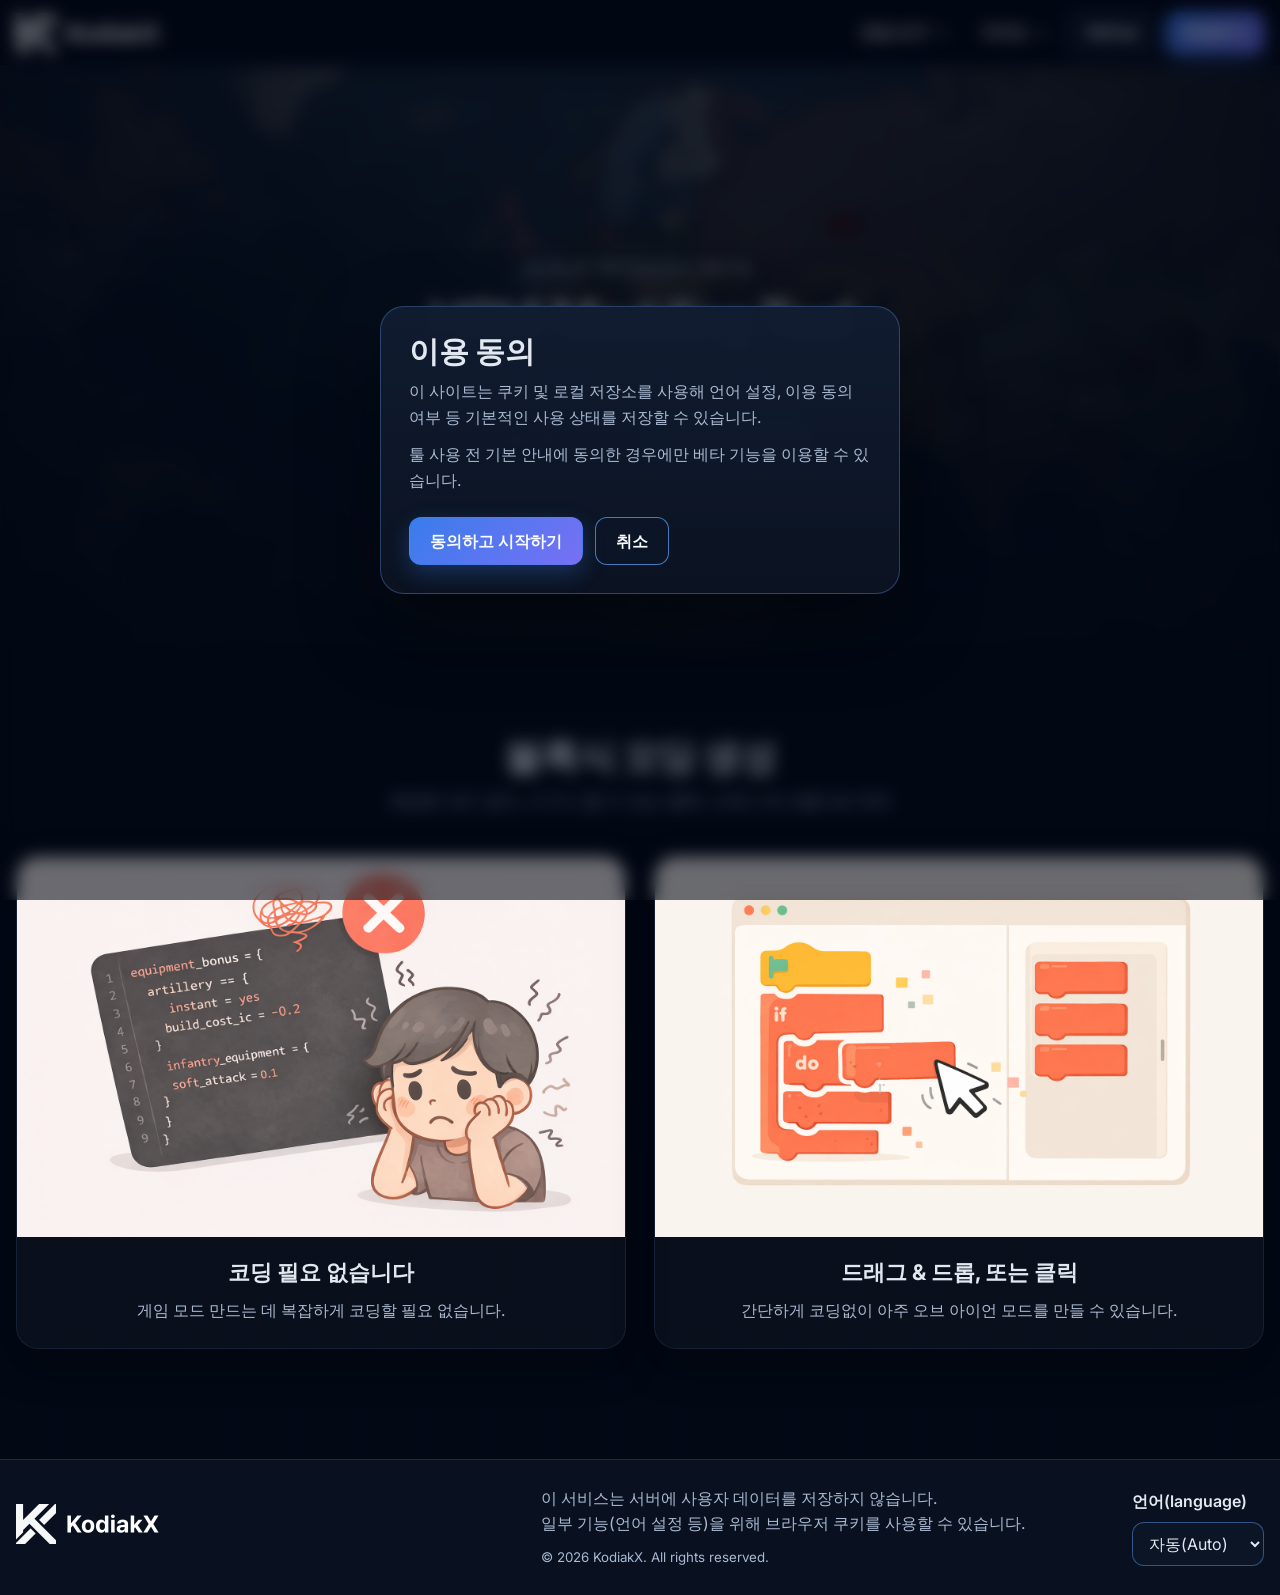
==== index.html @ 17a6fa40 "Initial commit - 프로젝트 구조 설정" ====
<!DOCTYPE html>
<html lang="ko">
<head>
  <meta charset="UTF-8" />
  <meta name="viewport" content="width=device-width, initial-scale=1.0" />
  <meta name="description" content="KodiakX HOI4 Modding Tool 랜딩 페이지 베타" />
  <title>KodiakX | HOI4 Modding Tool</title>
  <link rel="preconnect" href="https://fonts.googleapis.com" />
  <link rel="preconnect" href="https://fonts.gstatic.com" crossorigin />
  <link href="https://fonts.googleapis.com/css2?family=Inter:wght@400;500;600;700;800&display=swap" rel="stylesheet" />
  <link rel="stylesheet" href="css/home/style.css" />
</head>
<body>
  <div class="kodiak-page-shell">
    <div id="kodiak-header"></div>

    <main>
      <section class="kodiak-hero">
        <div class="kodiak-hero__overlay"></div>
        <div class="kodiak-hero__inner kodiak-container">
          <div class="kodiak-hero__content">
            <p class="kodiak-eyebrow">BLOCK MODDING BETA</p>
            <h1>HOI4 Modding Tool</h1>
            <p class="kodiak-hero__text">쉽고 빠르게 모드를 만드는 방법</p>
            <div class="kodiak-hero__actions">
              <a class="kodiak-button kodiak-button--ghost kodiak-button--large" href="#">사용법 확인하기</a>
              <a class="kodiak-button kodiak-button--primary kodiak-button--large" href="#">지금 사용하러 가기</a>
            </div>
          </div>
        </div>
      </section>

      <section class="kodiak-feature-section">
        <div class="kodiak-container">
          <div class="kodiak-section-heading">
            <h2>블록식 모딩 생성</h2>
            <p>복잡한 코드 없이, 누구나 할 수 있는 클릭, 드래그 &amp; 드롭으로 제작</p>
          </div>

          <div class="kodiak-feature-grid">
            <article class="kodiak-feature-card">
              <div class="kodiak-feature-card__media">
                <img src="img/home/feature-code-complex.png" alt="복잡한 코딩 때문에 어려워하는 화면 예시" />
              </div>
              <div class="kodiak-feature-card__body">
                <h3>코딩 필요 없습니다</h3>
                <p>게임 모드 만드는 데 복잡하게 코딩할 필요 없습니다.</p>
              </div>
            </article>

            <article class="kodiak-feature-card">
              <div class="kodiak-feature-card__media">
                <img src="img/home/feature-block-ui.png" alt="블록 UI로 드래그 앤 드롭하는 화면 예시" />
              </div>
              <div class="kodiak-feature-card__body">
                <h3>드래그 &amp; 드롭, 또는 클릭</h3>
                <p>간단하게 코딩없이 아주 오브 아이언 모드를 만들 수 있습니다.</p>
              </div>
            </article>
          </div>
        </div>
      </section>
    </main>

    <div id="kodiak-footer"></div>
  </div>

  <div class="kodiak-backdrop" hidden></div>

  <section class="kodiak-modal" id="support-modal" role="dialog" aria-modal="true" aria-labelledby="support-modal-title" hidden>
    <div class="kodiak-modal__dialog">
      <button class="kodiak-modal__close" type="button" aria-label="후원 팝업 닫기" data-close-modal>&times;</button>
      <h2 id="support-modal-title">후원하기</h2>
      <p>KodiakX 제작을 응원해주시면 더 빠르게 기능을 추가할 수 있습니다.</p>
      <div class="kodiak-modal__actions">
        <a class="kodiak-button kodiak-button--primary kodiak-button--large" href="https://www.paypal.com/" target="_blank" rel="noreferrer">PayPal</a>
        <a class="kodiak-button kodiak-button--ghost kodiak-button--large" href="https://www.patreon.com/" target="_blank" rel="noreferrer">Patreon</a>
      </div>
    </div>
  </section>

  <section class="kodiak-modal kodiak-modal--consent" id="consent-modal" role="dialog" aria-modal="true" aria-labelledby="consent-modal-title" hidden>
    <div class="kodiak-modal__dialog">
      <h2 id="consent-modal-title">이용 동의</h2>
      <p>이 사이트는 쿠키 및 로컬 저장소를 사용해 언어 설정, 이용 동의 여부 등 기본적인 사용 상태를 저장할 수 있습니다.</p>
      <p>툴 사용 전 기본 안내에 동의한 경우에만 베타 기능을 이용할 수 있습니다.</p>
      <div class="kodiak-modal__actions">
        <button class="kodiak-button kodiak-button--primary kodiak-button--large" type="button" data-accept-consent>동의하고 시작하기</button>
        <button class="kodiak-button kodiak-button--ghost kodiak-button--large" type="button" data-decline-consent>취소</button>
      </div>
    </div>
  </section>

  <script src="js/home/script.js"></script>
</body>
</html>
---- css/home/style.css ----
:root {
  --kodiak-bg: #0f172a;
  --kodiak-surface: #111c31;
  --kodiak-surface-strong: #1e293b;
  --kodiak-border: rgba(96, 165, 250, 0.7);
  --kodiak-primary: #3b82f6;
  --kodiak-primary-hover: #60a5fa;
  --kodiak-text: #e2e8f0;
  --kodiak-text-muted: #aab9d1;
  --kodiak-shadow: 0 16px 40px rgba(0, 0, 0, 0.28);
  --kodiak-radius: 20px;
  --kodiak-radius-sm: 14px;
  --kodiak-transition: 0.24s ease;
  --kodiak-container-width: 1280px;
}

*,
*::before,
*::after {
  box-sizing: border-box;
}

html {
  color-scheme: dark;
  scroll-behavior: smooth;
}

body {
  margin: 0;
  min-width: 320px;
  font-family: "Inter", "Pretendard", "Apple SD Gothic Neo", "Noto Sans KR", sans-serif;
  background:
    linear-gradient(180deg, rgba(1, 7, 20, 0.96), rgba(2, 8, 20, 1)),
    repeating-linear-gradient(
      to right,
      rgba(255, 255, 255, 0.025) 0,
      rgba(255, 255, 255, 0.025) 42px,
      rgba(0, 0, 0, 0.18) 42px,
      rgba(0, 0, 0, 0.18) 62px
    );
  color: var(--kodiak-text);
  line-height: 1.6;
}

img {
  display: block;
  max-width: 100%;
}

a {
  color: inherit;
  text-decoration: none;
}

button,
select {
  font: inherit;
}

button {
  border: 0;
  cursor: pointer;
  background: none;
  color: inherit;
}

[hidden] {
  display: none !important;
}

.kodiak-container {
  width: min(calc(100% - 32px), var(--kodiak-container-width));
  margin: 0 auto;
}

.kodiak-page-shell {
  position: relative;
  min-height: 100vh;
}

.kodiak-header {
  position: sticky;
  top: 0;
  z-index: 50;
  padding: 10px 0;
  background: rgba(2, 8, 20, 0.72);
  backdrop-filter: blur(16px);
  border-bottom: 1px solid rgba(96, 165, 250, 0.25);
}

.kodiak-header__inner {
  width: min(calc(100% - 32px), var(--kodiak-container-width));
  margin: 0 auto;
  display: flex;
  align-items: center;
  gap: 20px;
  justify-content: space-between;
}

.kodiak-logo {
  display: inline-flex;
  align-items: center;
  gap: 12px;
  flex-shrink: 0;
}

.kodiak-logo__mark {
  width: 40px;
  height: 40px;
  display: inline-grid;
  place-items: center;
  border-radius: 12px;
  background: linear-gradient(180deg, rgba(255, 255, 255, 0.16), rgba(255, 255, 255, 0.04));
  border: 1px solid rgba(96, 165, 250, 0.4);
  box-shadow: inset 0 1px 0 rgba(255, 255, 255, 0.12);
}

.kodiak-logo__img {
  height: 40px;
  width: auto;
}

.kodiak-nav {
  display: flex;
  align-items: center;
  gap: 10px;
  position: relative;
}

.kodiak-nav__group {
  position: relative;
}

.kodiak-nav__toggle {
  position: relative;
  padding: 10px 12px;
  border-radius: 12px;
  font-weight: 600;
  color: #f8fbff;
  transition: color var(--kodiak-transition), background-color var(--kodiak-transition);
}

.kodiak-nav__toggle::after {
  content: "";
  position: absolute;
  left: 12px;
  right: 12px;
  bottom: 6px;
  height: 2px;
  background: linear-gradient(90deg, var(--kodiak-primary), var(--kodiak-primary-hover));
  transform: scaleX(0);
  transform-origin: center;
  transition: transform var(--kodiak-transition);
}

.kodiak-nav__toggle:hover::after,
.kodiak-nav__toggle:focus-visible::after,
.kodiak-nav__toggle[aria-expanded="true"]::after {
  transform: scaleX(1);
}

.kodiak-nav__toggle:hover,
.kodiak-nav__toggle:focus-visible,
.kodiak-nav__toggle[aria-expanded="true"] {
  background: rgba(59, 130, 246, 0.08);
  outline: none;
}

.kodiak-nav__arrow {
  margin-left: 6px;
  display: inline-block;
  transition: transform var(--kodiak-transition);
}

.kodiak-nav__toggle[aria-expanded="true"] .kodiak-nav__arrow {
  transform: rotate(180deg);
}

.kodiak-mobile-toggle {
  display: none;
  flex-direction: column;
  gap: 5px;
  padding: 8px;
  border-radius: 10px;
  border: 1px solid rgba(96, 165, 250, 0.35);
}

.kodiak-mobile-toggle span {
  display: block;
  width: 22px;
  height: 2px;
  background: #fff;
  border-radius: 999px;
}

.kodiak-button {
  display: inline-flex;
  align-items: center;
  justify-content: center;
  min-height: 42px;
  padding: 0 16px;
  border-radius: 12px;
  font-weight: 700;
  transition:
    transform var(--kodiak-transition),
    box-shadow var(--kodiak-transition),
    background-color var(--kodiak-transition),
    border-color var(--kodiak-transition);
  border: 1px solid transparent;
}

.kodiak-button:hover,
.kodiak-button:focus-visible {
  transform: scale(1.05);
  outline: none;
}

.kodiak-button--primary {
  color: #f8fbff;
  background: linear-gradient(135deg, rgba(59, 130, 246, 0.95), rgba(125, 117, 255, 0.95));
  box-shadow: 0 8px 22px rgba(59, 130, 246, 0.28);
}

.kodiak-button--primary:hover,
.kodiak-button--primary:focus-visible {
  box-shadow: 0 12px 28px rgba(96, 165, 250, 0.36);
}

.kodiak-button--ghost {
  color: #f8fbff;
  border-color: rgba(96, 165, 250, 0.7);
  background: rgba(13, 23, 42, 0.48);
}

.kodiak-button--ghost:hover,
.kodiak-button--ghost:focus-visible {
  border-color: rgba(96, 165, 250, 1);
  box-shadow: 0 10px 24px rgba(59, 130, 246, 0.18);
}

.kodiak-button--large {
  min-height: 48px;
  padding: 0 20px;
}

.kodiak-hero {
  position: relative;
  min-height: 580px;
  isolation: isolate;
  background:
    linear-gradient(180deg, rgba(5, 10, 18, 0.12), rgba(1, 4, 9, 0.72)),
    url("../../img/home/hero-world-map.png") center / cover no-repeat;
}

.kodiak-hero__overlay {
  position: absolute;
  inset: 0;
  background:
    radial-gradient(circle at center, rgba(25, 42, 78, 0.08), rgba(2, 9, 20, 0.78)),
    linear-gradient(180deg, rgba(3, 9, 20, 0.25), rgba(3, 9, 20, 0.74));
  z-index: -1;
}

.kodiak-hero__inner {
  min-height: 580px;
  display: grid;
  place-items: center;
  text-align: center;
}

.kodiak-hero__content {
  max-width: 720px;
  padding: 56px 0 48px;
}

.kodiak-eyebrow {
  margin: 0 0 14px;
  font-size: 0.9rem;
  font-weight: 700;
  letter-spacing: 0.24em;
  color: rgba(226, 232, 240, 0.72);
}

.kodiak-hero h1 {
  margin: 0;
  font-size: clamp(2.4rem, 4vw, 4rem);
  line-height: 1.08;
  letter-spacing: -0.04em;
}

.kodiak-hero__text {
  margin: 14px 0 24px;
  font-size: clamp(1rem, 2vw, 1.2rem);
  color: #d5e2f4;
}

.kodiak-hero__actions {
  display: flex;
  align-items: center;
  justify-content: center;
  gap: 14px;
  flex-wrap: wrap;
}

.kodiak-feature-section {
  padding: 88px 0 110px;
}

.kodiak-section-heading {
  margin: 0 auto 42px;
  max-width: 760px;
  text-align: center;
}

.kodiak-section-heading h2 {
  margin: 0 0 10px;
  font-size: clamp(2rem, 3vw, 2.8rem);
  line-height: 1.12;
  letter-spacing: -0.03em;
}

.kodiak-section-heading p {
  margin: 0;
  color: var(--kodiak-text-muted);
  font-size: 1.05rem;
}

.kodiak-feature-grid {
  display: grid;
  grid-template-columns: repeat(2, minmax(0, 1fr));
  gap: 28px;
  align-items: stretch;
}

.kodiak-feature-card {
  overflow: hidden;
  border-radius: 22px;
  border: 1px solid rgba(96, 165, 250, 0.12);
  background: rgba(255, 255, 255, 0.03);
  box-shadow: var(--kodiak-shadow);
  transition: transform var(--kodiak-transition), box-shadow var(--kodiak-transition);
}

.kodiak-feature-card:hover,
.kodiak-feature-card:focus-within {
  transform: translateY(-5px);
  box-shadow: 0 20px 44px rgba(0, 0, 0, 0.34);
}

.kodiak-feature-card__media {
  aspect-ratio: 16 / 10;
  background: #f3efec;
}

.kodiak-feature-card__media img {
  width: 100%;
  height: 100%;
  object-fit: cover;
}

.kodiak-feature-card__body {
  padding: 18px 20px 24px;
  text-align: center;
}

.kodiak-feature-card__body h3 {
  margin: 0 0 8px;
  font-size: 1.35rem;
}

.kodiak-feature-card__body p {
  margin: 0;
  color: var(--kodiak-text-muted);
}

.kodiak-footer {
  padding: 26px 0;
  border-top: 1px solid rgba(96, 165, 250, 0.18);
  background: rgba(11, 19, 34, 0.86);
}

.kodiak-footer__inner {
  display: grid;
  grid-template-columns: 1.15fr 1.3fr auto;
  gap: 24px;
  align-items: center;
}

.kodiak-footer__notice p,
.kodiak-footer__notice small {
  margin: 0;
  color: var(--kodiak-text-muted);
}

.kodiak-footer__notice small {
  display: inline-block;
  margin-top: 10px;
}

.kodiak-footer__language {
  justify-self: end;
  display: grid;
  gap: 8px;
}

.kodiak-footer__language label {
  font-weight: 600;
}

.kodiak-footer__language select {
  min-width: 132px;
  padding: 10px 12px;
  color: var(--kodiak-text);
  border-radius: 12px;
  border: 1px solid rgba(96, 165, 250, 0.45);
  background: rgba(13, 23, 42, 0.7);
}

.kodiak-dropdown {
  position: absolute;
  top: calc(100% + 14px);
  left: 0;
  width: min(460px, calc(100vw - 32px));
  padding: 16px;
  border-radius: 18px;
  border: 1px solid var(--kodiak-border);
  background: rgba(17, 28, 49, 0.96);
  box-shadow: 0 16px 44px rgba(0, 0, 0, 0.38);
  opacity: 0;
  transform: translateY(-8px);
  pointer-events: none;
  transition: opacity var(--kodiak-transition), transform var(--kodiak-transition);
}

.kodiak-dropdown.is-open {
  opacity: 1;
  transform: translateY(0);
  pointer-events: auto;
}

.kodiak-dropdown__grid {
  display: grid;
  grid-template-columns: repeat(2, minmax(0, 1fr));
  gap: 14px 18px;
}

.kodiak-dropdown__item {
  display: flex;
  align-items: flex-start;
  gap: 12px;
  padding: 10px;
  border-radius: 14px;
  transition: background-color var(--kodiak-transition), transform var(--kodiak-transition);
}

.kodiak-dropdown__item:hover,
.kodiak-dropdown__item:focus-visible {
  background: rgba(59, 130, 246, 0.08);
  transform: translateY(-2px);
  outline: none;
}

.kodiak-dropdown__icon {
  width: 52px;
  height: 52px;
  flex-shrink: 0;
  border-radius: 12px;
  background: #dbdbdb;
}

.kodiak-dropdown__content {
  display: grid;
  gap: 2px;
}

.kodiak-dropdown__content strong {
  font-size: 1.15rem;
  line-height: 1.25;
}

.kodiak-dropdown__content span {
  color: var(--kodiak-text-muted);
  line-height: 1.3;
}

.kodiak-backdrop {
  position: fixed;
  inset: 0;
  z-index: 70;
  background: rgba(2, 8, 20, 0.58);
  backdrop-filter: blur(8px);
}

.kodiak-modal {
  position: fixed;
  inset: 0;
  z-index: 80;
  display: grid;
  place-items: center;
  padding: 24px;
}

.kodiak-modal__dialog {
  position: relative;
  width: min(100%, 520px);
  padding: 28px;
  border-radius: 24px;
  border: 1px solid rgba(96, 165, 250, 0.32);
  background: linear-gradient(180deg, rgba(17, 28, 49, 0.98), rgba(11, 19, 34, 0.98));
  box-shadow: 0 30px 80px rgba(0, 0, 0, 0.42);
}

.kodiak-modal__dialog h2 {
  margin: 0 0 12px;
  font-size: 1.85rem;
  line-height: 1.1;
}

.kodiak-modal__dialog p {
  margin: 0 0 12px;
  color: var(--kodiak-text-muted);
}

.kodiak-modal__actions {
  display: flex;
  gap: 12px;
  flex-wrap: wrap;
  margin-top: 24px;
}

.kodiak-modal__close {
  position: absolute;
  top: 14px;
  right: 14px;
  width: 40px;
  height: 40px;
  display: inline-grid;
  place-items: center;
  border-radius: 999px;
  background: rgba(255, 255, 255, 0.06);
  font-size: 1.4rem;
}

.kodiak-modal__close:hover,
.kodiak-modal__close:focus-visible {
  background: rgba(255, 255, 255, 0.12);
  outline: none;
}

body.kodiak-lock-scroll {
  overflow: hidden;
}

@media (max-width: 1024px) {
  .kodiak-feature-grid,
  .kodiak-footer__inner {
    grid-template-columns: 1fr;
  }

  .kodiak-footer__language {
    justify-self: start;
  }

  .kodiak-nav {
    gap: 8px;
  }
}

@media (max-width: 860px) {
  .kodiak-mobile-toggle {
    display: inline-flex;
  }

  .kodiak-nav {
    position: absolute;
    top: calc(100% + 10px);
    left: 16px;
    right: 16px;
    flex-direction: column;
    align-items: stretch;
    padding: 14px;
    border-radius: 18px;
    border: 1px solid rgba(96, 165, 250, 0.2);
    background: rgba(11, 19, 34, 0.98);
    box-shadow: 0 18px 46px rgba(0, 0, 0, 0.3);
    opacity: 0;
    transform: translateY(-8px);
    pointer-events: none;
    transition: opacity var(--kodiak-transition), transform var(--kodiak-transition);
  }

  .kodiak-nav.is-mobile-open {
    opacity: 1;
    transform: translateY(0);
    pointer-events: auto;
  }

  .kodiak-nav__group,
  .kodiak-button {
    width: 100%;
  }

  .kodiak-dropdown {
    position: static;
    width: 100%;
    margin-top: 10px;
  }
}

@media (max-width: 680px) {
  .kodiak-header__inner,
  .kodiak-container {
    width: min(calc(100% - 24px), var(--kodiak-container-width));
  }

  .kodiak-logo__text,
  .kodiak-logo__stack strong {
    font-size: 1.3rem;
  }

  .kodiak-hero {
    min-height: 500px;
  }

  .kodiak-hero__inner {
    min-height: 500px;
  }

  .kodiak-feature-section {
    padding: 72px 0 84px;
  }

  .kodiak-dropdown__grid,
  .kodiak-modal__actions {
    grid-template-columns: 1fr;
  }
}

@media (prefers-reduced-motion: reduce) {
  *,
  *::before,
  *::after {
    scroll-behavior: auto !important;
    transition: none !important;
    animation: none !important;
  }
}
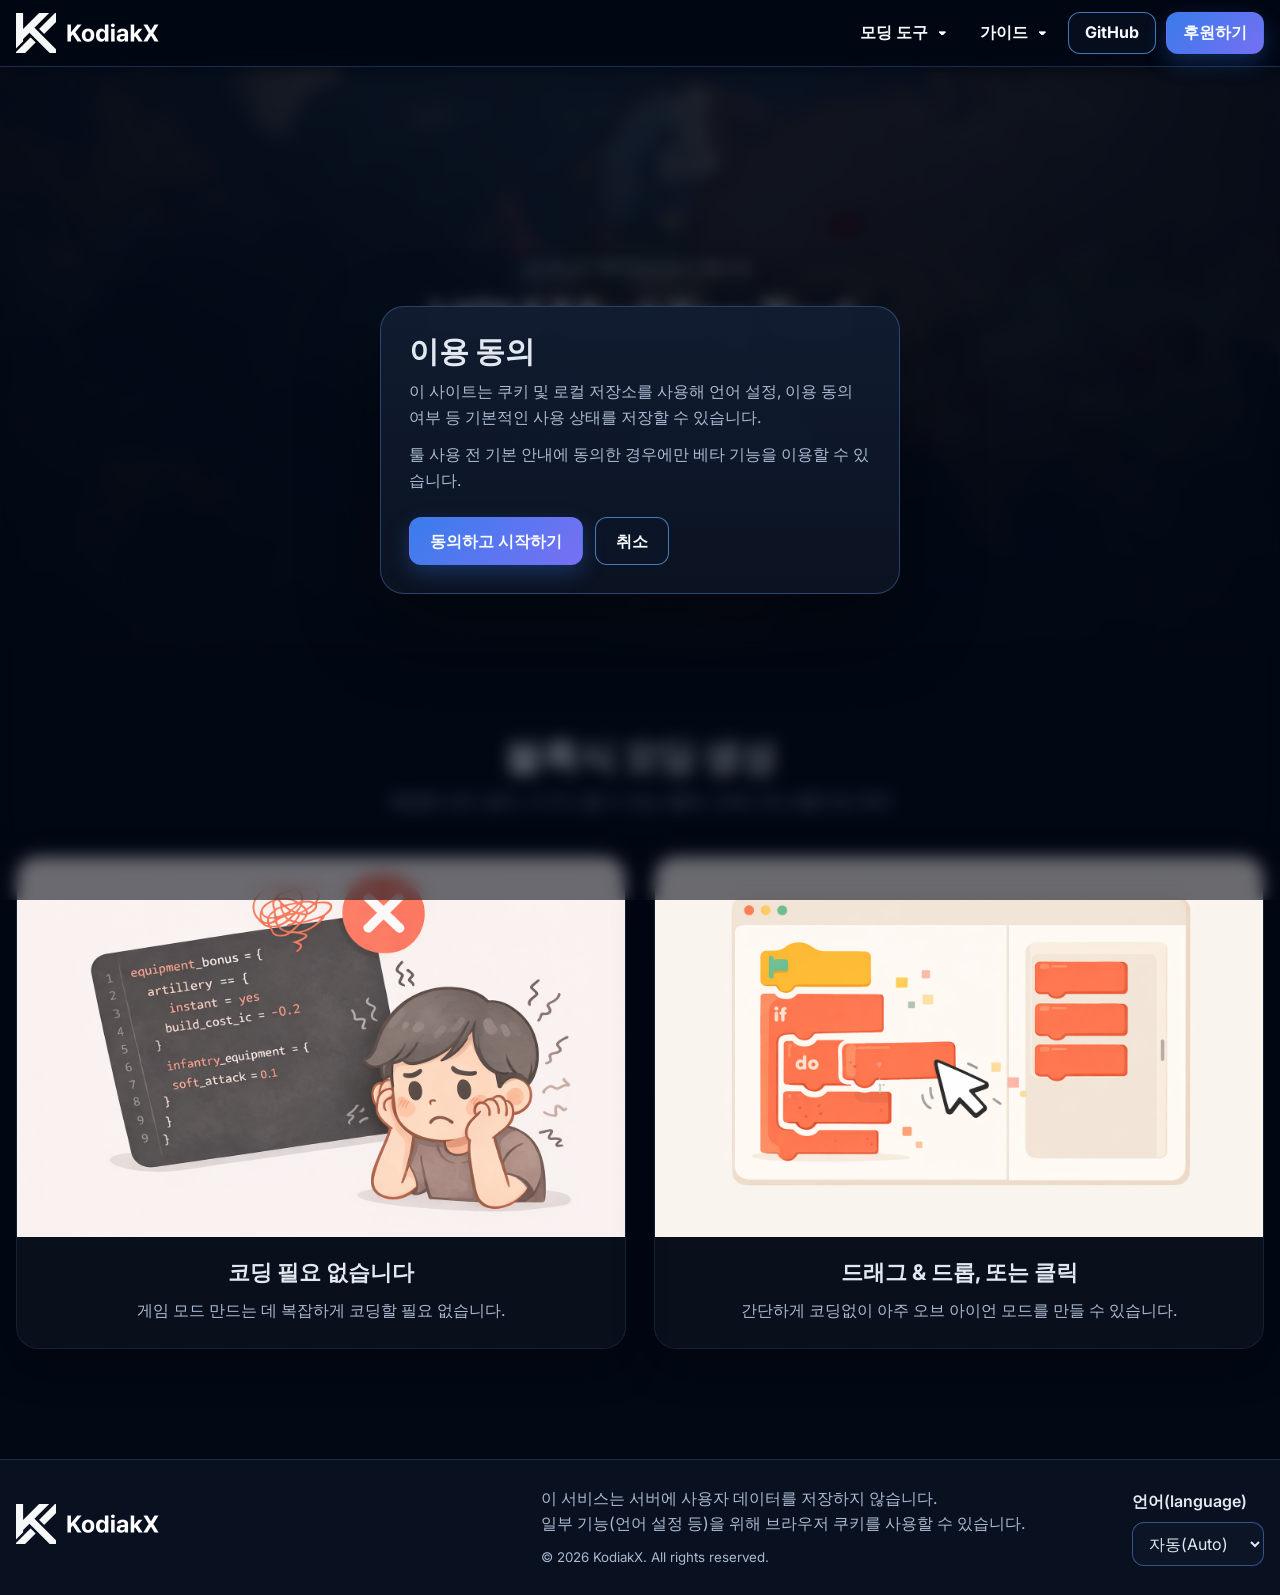
==== commit 403bb01b: "Initial commit - 프로젝트 구조 설정" ====
--- a/index.html
+++ b/index.html
@@ -24,7 +24,7 @@
             <p class="kodiak-hero__text">쉽고 빠르게 모드를 만드는 방법</p>
             <div class="kodiak-hero__actions">
               <a class="kodiak-button kodiak-button--ghost kodiak-button--large" href="#">사용법 확인하기</a>
-              <a class="kodiak-button kodiak-button--primary kodiak-button--large" href="#">지금 사용하러 가기</a>
+              <a class="kodiak-button kodiak-button--primary kodiak-button--large" href="tool.html">지금 사용하러 가기</a>
             </div>
           </div>
         </div>
--- a/css/home/style.css
+++ b/css/home/style.css
@@ -81,11 +81,16 @@
 .kodiak-header {
   position: sticky;
   top: 0;
-  z-index: 50;
+  z-index: 90;
   padding: 10px 0;
   background: rgba(2, 8, 20, 0.72);
   backdrop-filter: blur(16px);
   border-bottom: 1px solid rgba(96, 165, 250, 0.25);
+}
+
+.kodiak-nav.is-mobile-open,
+.kodiak-nav {
+  z-index: 92;
 }
 
 .kodiak-header__inner {
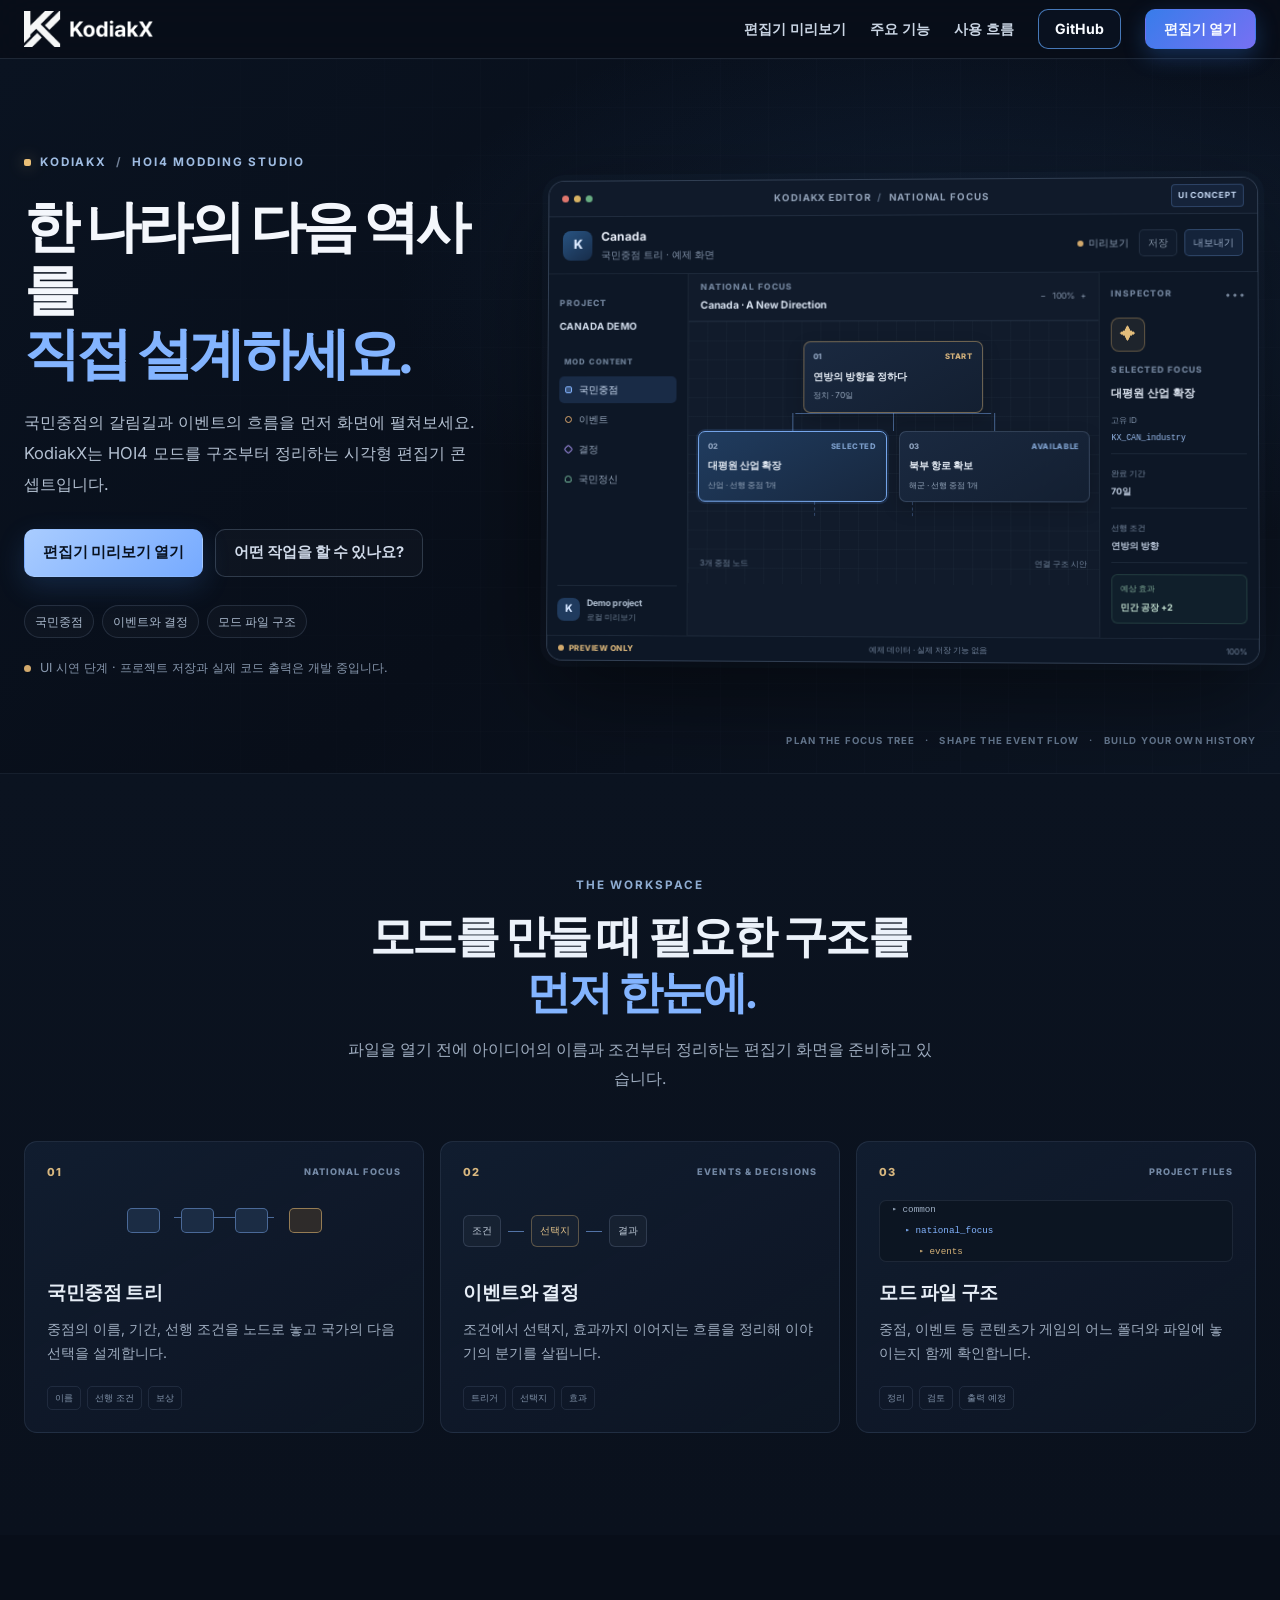
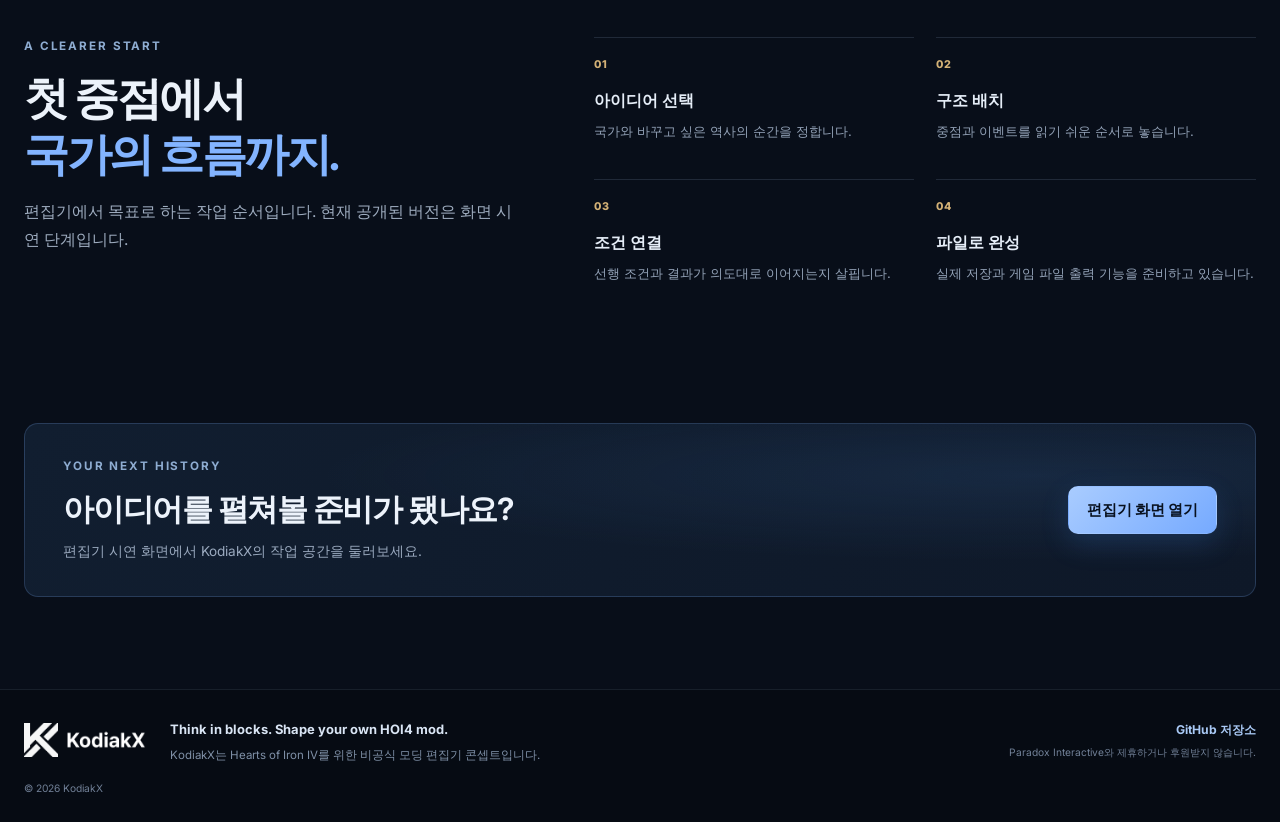
==== commit 8e161846: "Redesign KodiakX HOI4 modding studio homepage" ====
--- a/index.html
+++ b/index.html
@@ -3,61 +3,161 @@
 <head>
   <meta charset="UTF-8" />
   <meta name="viewport" content="width=device-width, initial-scale=1.0" />
-  <meta name="description" content="KodiakX HOI4 Modding Tool 랜딩 페이지 베타" />
-  <title>KodiakX | HOI4 Modding Tool</title>
+  <meta name="theme-color" content="#09101d" />
+  <meta name="description" content="KodiakX HOI4 Modding Studio — 국민중점과 이벤트 구조를 화면에서 설계하는 모딩 편집기 시안." />
+  <title>KodiakX HOI4 Modding Studio</title>
   <link rel="preconnect" href="https://fonts.googleapis.com" />
   <link rel="preconnect" href="https://fonts.gstatic.com" crossorigin />
   <link href="https://fonts.googleapis.com/css2?family=Inter:wght@400;500;600;700;800&display=swap" rel="stylesheet" />
   <link rel="stylesheet" href="css/home/style.css" />
 </head>
-<body>
-  <div class="kodiak-page-shell">
+<body class="studio-site">
+  <div class="kodiak-page-shell studio-home">
     <div id="kodiak-header"></div>
 
     <main>
-      <section class="kodiak-hero">
-        <div class="kodiak-hero__overlay"></div>
-        <div class="kodiak-hero__inner kodiak-container">
-          <div class="kodiak-hero__content">
-            <p class="kodiak-eyebrow">BLOCK MODDING BETA</p>
-            <h1>HOI4 Modding Tool</h1>
-            <p class="kodiak-hero__text">쉽고 빠르게 모드를 만드는 방법</p>
-            <div class="kodiak-hero__actions">
-              <a class="kodiak-button kodiak-button--ghost kodiak-button--large" href="#">사용법 확인하기</a>
-              <a class="kodiak-button kodiak-button--primary kodiak-button--large" href="tool.html">지금 사용하러 가기</a>
+      <section class="studio-hero" aria-labelledby="studio-title">
+        <div class="kodiak-container studio-hero__grid">
+          <div class="studio-hero__copy">
+            <p class="studio-eyebrow"><span class="studio-eyebrow__mark"></span>KODIAKX <span>/</span> HOI4 MODDING STUDIO</p>
+            <h1 id="studio-title">한 나라의 다음 역사를<br /><em>직접 설계하세요.</em></h1>
+            <p class="studio-hero__lead">국민중점의 갈림길과 이벤트의 흐름을 먼저 화면에 펼쳐보세요. KodiakX는 HOI4 모드를 구조부터 정리하는 시각형 편집기 콘셉트입니다.</p>
+
+            <div class="studio-hero__actions">
+              <a class="studio-action studio-action--primary" href="tool.html">편집기 미리보기 열기</a>
+              <a class="studio-action studio-action--secondary" href="#features">어떤 작업을 할 수 있나요?</a>
             </div>
+
+            <div class="studio-hero__topics" aria-label="편집기 설계 범위">
+              <span>국민중점</span>
+              <span>이벤트와 결정</span>
+              <span>모드 파일 구조</span>
+            </div>
+
+            <p class="studio-beta-note"><span class="studio-beta-note__dot"></span> UI 시연 단계 · 프로젝트 저장과 실제 코드 출력은 개발 중입니다.</p>
+          </div>
+
+          <figure class="studio-editor-preview" id="editor-preview" aria-labelledby="editor-preview-title">
+            <figcaption class="studio-window-bar">
+              <span class="studio-window-lights" aria-hidden="true"><i></i><i></i><i></i></span>
+              <span id="editor-preview-title">KODIAKX EDITOR <span>/</span> NATIONAL FOCUS</span>
+              <span class="studio-window-badge">UI CONCEPT</span>
+            </figcaption>
+
+            <div class="studio-editor-toolbar">
+              <div class="studio-project-name"><span class="studio-project-mark">K</span><span><strong>Canada</strong><small>국민중점 트리 · 예제 화면</small></span></div>
+              <div class="studio-toolbar-actions"><span class="studio-save-state"><i></i> 미리보기</span><button type="button" disabled aria-label="미리보기 화면의 저장 버튼">저장</button><button class="studio-toolbar-export" type="button" disabled>내보내기</button></div>
+            </div>
+
+            <div class="studio-editor-layout">
+              <aside class="studio-side-panel studio-file-panel" aria-label="예제 파일 메뉴">
+                <p class="studio-panel-label">PROJECT</p>
+                <strong class="studio-project-title">CANADA DEMO</strong>
+                <div class="studio-file-group">
+                  <span class="studio-file-group__title">MOD CONTENT</span>
+                  <span class="studio-file-entry is-active"><i class="studio-file-icon studio-file-icon--tree"></i> 국민중점</span>
+                  <span class="studio-file-entry"><i class="studio-file-icon studio-file-icon--event"></i> 이벤트</span>
+                  <span class="studio-file-entry"><i class="studio-file-icon studio-file-icon--decision"></i> 결정</span>
+                  <span class="studio-file-entry"><i class="studio-file-icon studio-file-icon--spirit"></i> 국민정신</span>
+                </div>
+                <div class="studio-side-foot"><span class="studio-avatar">K</span><span><strong>Demo project</strong><small>로컬 미리보기</small></span></div>
+              </aside>
+
+              <section class="studio-canvas-panel" aria-label="국민중점 트리 예시">
+                <div class="studio-canvas-heading"><div><span class="studio-panel-label">NATIONAL FOCUS</span><strong>Canada · A New Direction</strong></div><span class="studio-canvas-zoom">− &nbsp; 100% &nbsp; +</span></div>
+                <div class="studio-focus-canvas">
+                  <div class="studio-focus-tree">
+                    <div class="studio-focus-tree__root">
+                      <article class="studio-focus-card studio-focus-card--root"><span class="studio-focus-index">01 <i>START</i></span><strong>연방의 방향을 정하다</strong><small>정치 · 70일</small></article>
+                    </div>
+                    <div class="studio-focus-tree__branches">
+                      <div class="studio-focus-tree__branch">
+                        <article class="studio-focus-card studio-focus-card--selected"><span class="studio-focus-index">02 <i>SELECTED</i></span><strong>대평원 산업 확장</strong><small>산업 · 선행 중점 1개</small></article>
+                      </div>
+                      <div class="studio-focus-tree__branch">
+                        <article class="studio-focus-card"><span class="studio-focus-index">03 <i>AVAILABLE</i></span><strong>북부 항로 확보</strong><small>해군 · 선행 중점 1개</small></article>
+                      </div>
+                    </div>
+                    <div class="studio-focus-tree__end"><span></span><span></span></div>
+                  </div>
+                  <div class="studio-canvas-caption"><span>3개 중점 노드</span><span>연결 구조 시안</span></div>
+                </div>
+              </section>
+
+              <aside class="studio-side-panel studio-inspector" aria-label="선택한 중점 속성 예시">
+                <div class="studio-inspector-heading"><span class="studio-panel-label">INSPECTOR</span><span class="studio-inspector-dots">•••</span></div>
+                <div class="studio-inspector-icon">✦</div>
+                <span class="studio-panel-label">SELECTED FOCUS</span>
+                <strong class="studio-inspector-title">대평원 산업 확장</strong>
+                <div class="studio-property"><span>고유 ID</span><code>KX_CAN_industry</code></div>
+                <div class="studio-property"><span>완료 기간</span><strong>70일</strong></div>
+                <div class="studio-property"><span>선행 조건</span><strong>연방의 방향</strong></div>
+                <div class="studio-inspector-reward"><span>예상 효과</span><strong>민간 공장 +2</strong></div>
+              </aside>
+            </div>
+
+            <div class="studio-editor-status"><span><i></i> PREVIEW ONLY</span><span>예제 데이터 · 실제 저장 기능 없음</span><span>100%</span></div>
+          </figure>
+        </div>
+        <div class="studio-hero__bottom kodiak-container"><span>PLAN THE FOCUS TREE</span><span>·</span><span>SHAPE THE EVENT FLOW</span><span>·</span><span>BUILD YOUR OWN HISTORY</span></div>
+      </section>
+
+      <section class="studio-section studio-features" id="features" aria-labelledby="features-title">
+        <div class="kodiak-container">
+          <div class="studio-section-heading">
+            <p class="studio-section-kicker">THE WORKSPACE</p>
+            <h2 id="features-title">모드를 만들 때 필요한 구조를<br /><em>먼저 한눈에.</em></h2>
+            <p>파일을 열기 전에 아이디어의 이름과 조건부터 정리하는 편집기 화면을 준비하고 있습니다.</p>
+          </div>
+
+          <div class="studio-feature-grid">
+            <article class="studio-feature-card">
+              <div class="studio-feature-card__top"><span>01</span><span class="studio-feature-tag">NATIONAL FOCUS</span></div>
+              <div class="studio-mini-tree" aria-hidden="true"><i></i><i></i><i></i><b></b></div>
+              <h3>국민중점 트리</h3>
+              <p>중점의 이름, 기간, 선행 조건을 노드로 놓고 국가의 다음 선택을 설계합니다.</p>
+              <div class="studio-feature-meta"><span>이름</span><span>선행 조건</span><span>보상</span></div>
+            </article>
+
+            <article class="studio-feature-card">
+              <div class="studio-feature-card__top"><span>02</span><span class="studio-feature-tag">EVENTS &amp; DECISIONS</span></div>
+              <div class="studio-flow-preview" aria-hidden="true"><span>조건</span><i></i><span>선택지</span><i></i><span>결과</span></div>
+              <h3>이벤트와 결정</h3>
+              <p>조건에서 선택지, 효과까지 이어지는 흐름을 정리해 이야기의 분기를 살핍니다.</p>
+              <div class="studio-feature-meta"><span>트리거</span><span>선택지</span><span>효과</span></div>
+            </article>
+
+            <article class="studio-feature-card">
+              <div class="studio-feature-card__top"><span>03</span><span class="studio-feature-tag">PROJECT FILES</span></div>
+              <div class="studio-file-preview" aria-hidden="true"><span>▸ common</span><span class="is-indented">▸ national_focus</span><span class="is-indented-2">▸ events</span></div>
+              <h3>모드 파일 구조</h3>
+              <p>중점, 이벤트 등 콘텐츠가 게임의 어느 폴더와 파일에 놓이는지 함께 확인합니다.</p>
+              <div class="studio-feature-meta"><span>정리</span><span>검토</span><span>출력 예정</span></div>
+            </article>
           </div>
         </div>
       </section>
 
-      <section class="kodiak-feature-section">
-        <div class="kodiak-container">
-          <div class="kodiak-section-heading">
-            <h2>블록식 모딩 생성</h2>
-            <p>복잡한 코드 없이, 누구나 할 수 있는 클릭, 드래그 &amp; 드롭으로 제작</p>
+      <section class="studio-section studio-workflow" id="workflow" aria-labelledby="workflow-title">
+        <div class="kodiak-container studio-workflow__inner">
+          <div class="studio-section-heading studio-section-heading--left">
+            <p class="studio-section-kicker">A CLEARER START</p>
+            <h2 id="workflow-title">첫 중점에서<br /><em>국가의 흐름까지.</em></h2>
+            <p>편집기에서 목표로 하는 작업 순서입니다. 현재 공개된 버전은 화면 시연 단계입니다.</p>
           </div>
+          <ol class="studio-steps">
+            <li><span>01</span><strong>아이디어 선택</strong><p>국가와 바꾸고 싶은 역사의 순간을 정합니다.</p></li>
+            <li><span>02</span><strong>구조 배치</strong><p>중점과 이벤트를 읽기 쉬운 순서로 놓습니다.</p></li>
+            <li><span>03</span><strong>조건 연결</strong><p>선행 조건과 결과가 의도대로 이어지는지 살핍니다.</p></li>
+            <li><span>04</span><strong>파일로 완성</strong><p>실제 저장과 게임 파일 출력 기능을 준비하고 있습니다.</p></li>
+          </ol>
+        </div>
+      </section>
 
-          <div class="kodiak-feature-grid">
-            <article class="kodiak-feature-card">
-              <div class="kodiak-feature-card__media">
-                <img src="img/home/feature-code-complex.png" alt="복잡한 코딩 때문에 어려워하는 화면 예시" />
-              </div>
-              <div class="kodiak-feature-card__body">
-                <h3>코딩 필요 없습니다</h3>
-                <p>게임 모드 만드는 데 복잡하게 코딩할 필요 없습니다.</p>
-              </div>
-            </article>
-
-            <article class="kodiak-feature-card">
-              <div class="kodiak-feature-card__media">
-                <img src="img/home/feature-block-ui.png" alt="블록 UI로 드래그 앤 드롭하는 화면 예시" />
-              </div>
-              <div class="kodiak-feature-card__body">
-                <h3>드래그 &amp; 드롭, 또는 클릭</h3>
-                <p>간단하게 코딩없이 아주 오브 아이언 모드를 만들 수 있습니다.</p>
-              </div>
-            </article>
-          </div>
+      <section class="studio-final-cta" aria-labelledby="cta-title">
+        <div class="kodiak-container studio-final-cta__inner">
+          <div><p class="studio-section-kicker">YOUR NEXT HISTORY</p><h2 id="cta-title">아이디어를 펼쳐볼 준비가 됐나요?</h2><p>편집기 시연 화면에서 KodiakX의 작업 공간을 둘러보세요.</p></div>
+          <a class="studio-action studio-action--primary" href="tool.html">편집기 화면 열기</a>
         </div>
       </section>
     </main>
@@ -65,32 +165,6 @@
     <div id="kodiak-footer"></div>
   </div>
 
-  <div class="kodiak-backdrop" hidden></div>
-
-  <section class="kodiak-modal" id="support-modal" role="dialog" aria-modal="true" aria-labelledby="support-modal-title" hidden>
-    <div class="kodiak-modal__dialog">
-      <button class="kodiak-modal__close" type="button" aria-label="후원 팝업 닫기" data-close-modal>&times;</button>
-      <h2 id="support-modal-title">후원하기</h2>
-      <p>KodiakX 제작을 응원해주시면 더 빠르게 기능을 추가할 수 있습니다.</p>
-      <div class="kodiak-modal__actions">
-        <a class="kodiak-button kodiak-button--primary kodiak-button--large" href="https://www.paypal.com/" target="_blank" rel="noreferrer">PayPal</a>
-        <a class="kodiak-button kodiak-button--ghost kodiak-button--large" href="https://www.patreon.com/" target="_blank" rel="noreferrer">Patreon</a>
-      </div>
-    </div>
-  </section>
-
-  <section class="kodiak-modal kodiak-modal--consent" id="consent-modal" role="dialog" aria-modal="true" aria-labelledby="consent-modal-title" hidden>
-    <div class="kodiak-modal__dialog">
-      <h2 id="consent-modal-title">이용 동의</h2>
-      <p>이 사이트는 쿠키 및 로컬 저장소를 사용해 언어 설정, 이용 동의 여부 등 기본적인 사용 상태를 저장할 수 있습니다.</p>
-      <p>툴 사용 전 기본 안내에 동의한 경우에만 베타 기능을 이용할 수 있습니다.</p>
-      <div class="kodiak-modal__actions">
-        <button class="kodiak-button kodiak-button--primary kodiak-button--large" type="button" data-accept-consent>동의하고 시작하기</button>
-        <button class="kodiak-button kodiak-button--ghost kodiak-button--large" type="button" data-decline-consent>취소</button>
-      </div>
-    </div>
-  </section>
-
   <script src="js/home/script.js"></script>
 </body>
 </html>
--- a/css/home/style.css
+++ b/css/home/style.css
@@ -650,3 +650,434 @@
     animation: none !important;
   }
 }
+
+
+/* KodiakX editor introduction */
+.studio-site {
+  --studio-bg: #080e19;
+  --studio-surface: #0e1727;
+  --studio-surface-raised: #121e31;
+  --studio-line: rgba(148, 171, 205, 0.16);
+  --studio-blue: #83b4ff;
+  --studio-blue-bright: #5f9cff;
+  --studio-amber: #eabf77;
+  --studio-ink: #edf3fb;
+  --studio-muted: #a5b2c5;
+  color-scheme: dark;
+  background: var(--studio-bg);
+  color: var(--studio-ink);
+}
+.studio-site body { background: var(--studio-bg); }
+.studio-home { overflow: hidden; background: var(--studio-bg); }
+.studio-home .kodiak-container { width: min(calc(100% - 48px), 1240px); }
+.studio-home .kodiak-header {
+  position: sticky;
+  padding: 9px 0;
+  background: rgba(8, 14, 25, 0.88);
+  border-bottom-color: var(--studio-line);
+  backdrop-filter: blur(18px);
+}
+.studio-home .kodiak-header__inner { width: min(calc(100% - 48px), 1240px); }
+.studio-home .kodiak-logo__img { height: 36px; }
+.studio-nav { gap: 24px; }
+.studio-nav__link {
+  color: #c9d4e3;
+  font-size: 0.9rem;
+  font-weight: 600;
+  transition: color 0.2s ease;
+}
+.studio-nav__link:hover, .studio-nav__link:focus-visible { color: #fff; outline: none; }
+.studio-nav .kodiak-button { min-height: 40px; border-radius: 10px; font-size: 0.88rem; }
+.studio-nav .kodiak-button:hover, .studio-nav .kodiak-button:focus-visible { transform: translateY(-1px); }
+.studio-nav__cta { padding-inline: 18px; }
+.studio-mobile-toggle { border-color: var(--studio-line); }
+
+.studio-hero {
+  position: relative;
+  isolation: isolate;
+  padding: 82px 0 24px;
+  background:
+    radial-gradient(ellipse at 76% 32%, rgba(45, 93, 153, 0.2), transparent 42%),
+    linear-gradient(140deg, #0a1321 0%, #080e19 54%, #0b1422 100%);
+}
+.studio-hero::before {
+  content: "";
+  position: absolute;
+  inset: 0;
+  z-index: -1;
+  opacity: 0.28;
+  background-image: linear-gradient(rgba(167, 190, 222, 0.055) 1px, transparent 1px), linear-gradient(90deg, rgba(167, 190, 222, 0.055) 1px, transparent 1px);
+  background-size: 48px 48px;
+  mask-image: linear-gradient(90deg, transparent 0%, #000 45%, #000 100%);
+}
+.studio-hero__grid {
+  display: grid;
+  grid-template-columns: minmax(320px, 0.78fr) minmax(0, 1.22fr);
+  gap: clamp(34px, 5vw, 78px);
+  align-items: center;
+}
+.studio-hero__copy { padding: 12px 0 22px; }
+.studio-eyebrow, .studio-section-kicker {
+  display: flex;
+  align-items: center;
+  gap: 9px;
+  margin: 0 0 22px;
+  color: #9ebbe1;
+  font-size: 0.73rem;
+  font-weight: 700;
+  letter-spacing: 0.16em;
+}
+.studio-eyebrow span:not(.studio-eyebrow__mark) { color: #718198; }
+.studio-eyebrow__mark {
+  width: 7px;
+  height: 7px;
+  border-radius: 2px;
+  background: var(--studio-amber);
+  box-shadow: 0 0 16px rgba(234, 191, 119, 0.45);
+}
+.studio-hero h1 {
+  margin: 0;
+  max-width: 680px;
+  color: #f4f7fc;
+  font-size: clamp(2.7rem, 4.4vw, 4.6rem);
+  line-height: 1.13;
+  letter-spacing: -0.065em;
+}
+.studio-hero h1 em, .studio-section-heading h2 em { color: var(--studio-blue); font-style: normal; }
+.studio-hero__lead {
+  max-width: 520px;
+  margin: 22px 0 28px;
+  color: #b3c0d1;
+  font-size: 1.03rem;
+  line-height: 1.9;
+}
+.studio-hero__actions { display: flex; gap: 12px; align-items: center; flex-wrap: wrap; }
+.studio-action {
+  display: inline-flex;
+  min-height: 48px;
+  align-items: center;
+  justify-content: center;
+  gap: 12px;
+  padding: 0 18px;
+  border: 1px solid transparent;
+  border-radius: 10px;
+  font-size: 0.91rem;
+  font-weight: 700;
+  transition: transform 0.2s ease, border-color 0.2s ease, background 0.2s ease, box-shadow 0.2s ease;
+}
+.studio-action:hover, .studio-action:focus-visible { transform: translateY(-2px); outline: none; }
+.studio-action--primary {
+  color: #08111f;
+  background: linear-gradient(135deg, #a9ccff, #76aaff);
+  box-shadow: 0 10px 28px rgba(65, 130, 218, 0.2);
+}
+.studio-action--primary:hover, .studio-action--primary:focus-visible { box-shadow: 0 14px 34px rgba(65, 130, 218, 0.3); }
+.studio-action--primary span { font-size: 1.08rem; }
+.studio-action--secondary { color: #d1dbea; border-color: rgba(156, 178, 208, 0.24); background: rgba(255, 255, 255, 0.025); }
+.studio-action--secondary:hover, .studio-action--secondary:focus-visible { border-color: rgba(156, 178, 208, 0.52); background: rgba(255, 255, 255, 0.06); }
+.studio-hero__topics { display: flex; flex-wrap: wrap; gap: 8px; margin-top: 28px; }
+.studio-hero__topics span {
+  padding: 6px 10px;
+  border: 1px solid rgba(148, 171, 205, 0.17);
+  border-radius: 999px;
+  color: #acbbcf;
+  background: rgba(255, 255, 255, 0.025);
+  font-size: 0.77rem;
+}
+.studio-beta-note { display: flex; align-items: flex-start; gap: 9px; max-width: 480px; margin: 20px 0 0; color: #8797ad; font-size: 0.78rem; line-height: 1.6; }
+.studio-beta-note__dot { width: 7px; height: 7px; flex: 0 0 7px; margin-top: 7px; border-radius: 50%; background: #d2a96c; }
+
+.studio-editor-preview {
+  overflow: hidden;
+  margin: 0;
+  border: 1px solid rgba(149, 177, 216, 0.27);
+  border-radius: 16px;
+  background: #0c1421;
+  box-shadow: 0 32px 90px rgba(0, 0, 0, 0.46), 0 0 0 6px rgba(122, 158, 207, 0.035);
+  transform: perspective(1400px) rotateY(-2deg) rotateX(1deg);
+  transform-origin: center;
+}
+.studio-window-bar {
+  display: flex;
+  height: 36px;
+  align-items: center;
+  justify-content: space-between;
+  gap: 10px;
+  padding: 0 13px;
+  border-bottom: 1px solid rgba(148, 171, 205, 0.12);
+  color: #92a2b8;
+  background: #101a2a;
+  font-size: 0.61rem;
+  font-weight: 700;
+  letter-spacing: 0.09em;
+}
+.studio-window-bar > span:nth-child(2) { flex: 1; text-align: center; }
+.studio-window-bar > span:nth-child(2) span { color: #586981; padding: 0 4px; }
+.studio-window-lights { display: flex; gap: 5px; min-width: 34px; }
+.studio-window-lights i { width: 7px; height: 7px; border-radius: 50%; background: #df766d; }
+.studio-window-lights i:nth-child(2) { background: #d7b263; }
+.studio-window-lights i:nth-child(3) { background: #68ad82; }
+.studio-window-badge { color: #c6d9f4; padding: 4px 6px; border: 1px solid rgba(131, 180, 255, 0.22); border-radius: 4px; background: rgba(95, 156, 255, 0.08); font-size: 0.52rem; }
+.studio-editor-toolbar {
+  display: flex;
+  min-height: 58px;
+  align-items: center;
+  justify-content: space-between;
+  gap: 12px;
+  padding: 8px 14px;
+  border-bottom: 1px solid rgba(148, 171, 205, 0.12);
+  background: #0d1726;
+}
+.studio-project-name { display: flex; align-items: center; gap: 9px; min-width: 0; }
+.studio-project-mark {
+  display: grid;
+  width: 30px;
+  height: 30px;
+  place-items: center;
+  border-radius: 8px;
+  color: #dceaff;
+  background: linear-gradient(145deg, #285381, #172c49);
+  font-weight: 800;
+  font-size: 0.8rem;
+}
+.studio-project-name > span:last-child { display: grid; gap: 2px; }
+.studio-project-name strong { color: #e7edf7; font-size: 0.76rem; }
+.studio-project-name small { color: #8494aa; font-size: 0.61rem; }
+.studio-toolbar-actions { display: flex; align-items: center; gap: 7px; }
+.studio-save-state { display: flex; align-items: center; gap: 5px; margin-right: 3px; color: #92a3b9; font-size: 0.61rem; }
+.studio-save-state i, .studio-editor-status i { width: 6px; height: 6px; border-radius: 50%; background: #d2a96c; }
+.studio-toolbar-actions button {
+  padding: 5px 8px;
+  border: 1px solid rgba(148, 171, 205, 0.18);
+  border-radius: 5px;
+  color: #aab9cc;
+  background: #111d2e;
+  font-size: 0.6rem;
+}
+.studio-toolbar-actions .studio-toolbar-export { border-color: rgba(131, 180, 255, 0.34); color: #c8ddfb; background: rgba(95, 156, 255, 0.12); }
+.studio-toolbar-actions button:disabled { cursor: default; opacity: 0.76; }
+.studio-editor-layout { display: grid; min-height: 310px; grid-template-columns: 142px minmax(0, 1fr) 157px; }
+.studio-side-panel { position: relative; padding: 14px 11px; background: #0d1726; }
+.studio-file-panel { border-right: 1px solid rgba(148, 171, 205, 0.1); }
+.studio-inspector { border-left: 1px solid rgba(148, 171, 205, 0.1); }
+.studio-panel-label { display: block; color: #70829a; font-size: 0.54rem; font-weight: 800; letter-spacing: 0.12em; }
+.studio-project-title { display: block; margin-top: 7px; color: #d1dceb; font-size: 0.62rem; letter-spacing: 0.04em; }
+.studio-file-group { display: grid; gap: 3px; margin-top: 21px; }
+.studio-file-group__title { margin: 0 0 6px 5px; color: #6e8097; font-size: 0.49rem; font-weight: 800; letter-spacing: 0.12em; }
+.studio-file-entry { display: flex; align-items: center; gap: 7px; min-height: 27px; padding: 0 6px; border-radius: 5px; color: #94a4b8; font-size: 0.61rem; }
+.studio-file-entry.is-active { color: #d5e5fb; background: rgba(95, 156, 255, 0.15); }
+.studio-file-icon { width: 7px; height: 7px; border: 1px solid #8297b1; border-radius: 2px; }
+.studio-file-icon--tree { border-color: #83b4ff; background: rgba(131, 180, 255, 0.3); }
+.studio-file-icon--event { border-color: #dda86d; border-radius: 50%; }
+.studio-file-icon--decision { border-color: #9c8be1; transform: rotate(45deg); }
+.studio-file-icon--spirit { border-color: #74b89b; border-radius: 50% 50% 2px 2px; }
+.studio-side-foot { position: absolute; right: 10px; bottom: 12px; left: 10px; display: flex; align-items: center; gap: 7px; padding-top: 10px; border-top: 1px solid rgba(148, 171, 205, 0.1); }
+.studio-avatar { display: grid; width: 23px; height: 23px; place-items: center; border-radius: 7px; color: #d2e4ff; background: #203b5e; font-size: 0.65rem; font-weight: 800; }
+.studio-side-foot > span:last-child { display: grid; gap: 1px; }
+.studio-side-foot strong { color: #afbed0; font-size: 0.55rem; }
+.studio-side-foot small { color: #6f8095; font-size: 0.5rem; }
+.studio-canvas-panel { min-width: 0; background: #111b2b; }
+.studio-canvas-heading { display: flex; min-height: 47px; align-items: center; justify-content: space-between; gap: 6px; padding: 7px 12px; border-bottom: 1px solid rgba(148, 171, 205, 0.1); }
+.studio-canvas-heading > div { display: grid; gap: 3px; }
+.studio-canvas-heading > div strong { color: #d5dfed; font-size: 0.65rem; }
+.studio-canvas-zoom { color: #8494aa; font-size: 0.54rem; white-space: nowrap; }
+.studio-focus-canvas {
+  position: relative;
+  min-height: 263px;
+  overflow: hidden;
+  background-color: #111b2b;
+  background-image: linear-gradient(rgba(159, 181, 210, 0.035) 1px, transparent 1px), linear-gradient(90deg, rgba(159, 181, 210, 0.035) 1px, transparent 1px);
+  background-size: 19px 19px;
+}
+.studio-focus-tree { position: relative; width: min(100%, 410px); min-height: 218px; margin: 14px auto 0; padding: 6px 9px 0; }
+.studio-focus-tree__root { position: relative; display: flex; justify-content: center; }
+.studio-focus-tree__root::after { position: absolute; top: 100%; left: 50%; width: 1px; height: 18px; background: rgba(131, 180, 255, 0.48); content: ""; }
+.studio-focus-tree__branches { position: relative; display: grid; grid-template-columns: repeat(2, minmax(0, 1fr)); gap: 12px; padding-top: 18px; }
+.studio-focus-tree__branches::before { position: absolute; top: 0; right: 25%; left: 25%; height: 1px; background: rgba(131, 180, 255, 0.48); content: ""; }
+.studio-focus-tree__branch { position: relative; padding-top: 0; }
+.studio-focus-tree__branch::before { position: absolute; top: -18px; left: 50%; width: 1px; height: 18px; background: rgba(131, 180, 255, 0.48); content: ""; }
+.studio-focus-card {
+  position: relative;
+  z-index: 1;
+  display: grid;
+  gap: 6px;
+  min-height: 70px;
+  padding: 9px;
+  border: 1px solid rgba(151, 174, 206, 0.22);
+  border-radius: 7px;
+  color: #d9e3f0;
+  background: linear-gradient(150deg, #1a2940, #131f31);
+  box-shadow: 0 7px 18px rgba(0, 0, 0, 0.18);
+}
+.studio-focus-card--root { width: min(100%, 180px); border-color: rgba(234, 191, 119, 0.43); }
+.studio-focus-card--selected { border-color: #78a9ef; background: linear-gradient(150deg, #203c5f, #17273e); box-shadow: 0 0 0 2px rgba(95, 156, 255, 0.13); }
+.studio-focus-index { display: flex; justify-content: space-between; gap: 5px; color: #8fa3bf; font-size: 0.48rem; font-weight: 800; letter-spacing: 0.08em; }
+.studio-focus-index i { color: #7d9fcc; font-style: normal; }
+.studio-focus-card--root .studio-focus-index i { color: #d6b37c; }
+.studio-focus-card strong { color: #e6edf6; font-size: 0.63rem; line-height: 1.35; }
+.studio-focus-card small { color: #94a5ba; font-size: 0.52rem; }
+.studio-focus-tree__end { display: flex; justify-content: space-around; width: 50%; margin: 0 auto; }
+.studio-focus-tree__end span { width: 30%; height: 14px; border-left: 1px dashed rgba(131, 180, 255, 0.3); }
+.studio-canvas-caption { display: flex; justify-content: space-between; padding: 4px 12px 8px; color: #71839a; font-size: 0.5rem; }
+.studio-inspector-heading { display: flex; align-items: center; justify-content: space-between; }
+.studio-inspector-dots { color: #75859a; font-size: 0.63rem; letter-spacing: 0.1em; }
+.studio-inspector-icon { display: grid; width: 34px; height: 34px; place-items: center; margin: 15px 0 12px; border: 1px solid rgba(234, 191, 119, 0.32); border-radius: 8px; color: #e3bd7b; background: rgba(234, 191, 119, 0.08); }
+.studio-inspector-title { display: block; margin-top: 7px; color: #e1e9f4; font-size: 0.68rem; line-height: 1.5; }
+.studio-property { display: grid; gap: 4px; margin-top: 13px; padding-bottom: 9px; border-bottom: 1px solid rgba(148, 171, 205, 0.1); }
+.studio-property span { color: #788aa1; font-size: 0.5rem; }
+.studio-property strong, .studio-property code { color: #bdcadd; font-family: inherit; font-size: 0.55rem; }
+.studio-property code { color: #9bbef0; font-family: ui-monospace, SFMono-Regular, Menlo, monospace; font-size: 0.51rem; }
+.studio-inspector-reward { display: grid; gap: 5px; margin-top: 11px; padding: 8px; border: 1px solid rgba(114, 184, 151, 0.19); border-radius: 6px; background: rgba(67, 130, 101, 0.08); }
+.studio-inspector-reward span { color: #82ad99; font-size: 0.48rem; }
+.studio-inspector-reward strong { color: #c2dfd0; font-size: 0.56rem; }
+.studio-editor-status { display: flex; min-height: 25px; align-items: center; justify-content: space-between; gap: 8px; padding: 0 11px; border-top: 1px solid rgba(148, 171, 205, 0.12); color: #71829a; background: #0d1726; font-size: 0.5rem; }
+.studio-editor-status span:first-child { display: flex; align-items: center; gap: 5px; color: #d4b178; font-weight: 800; letter-spacing: 0.06em; }
+.studio-hero__bottom { display: flex; justify-content: flex-end; gap: 10px; padding-top: 33px; color: #667991; font-size: 0.6rem; font-weight: 700; letter-spacing: 0.12em; }
+
+.studio-section { padding: 102px 0; }
+.studio-features { border-top: 1px solid rgba(148, 171, 205, 0.09); background: linear-gradient(180deg, #0b1320, #0a111d); }
+.studio-section-heading { max-width: 740px; margin: 0 auto 48px; text-align: center; }
+.studio-section-kicker { justify-content: center; margin-bottom: 15px; color: #8eacd1; }
+.studio-section-heading h2 { margin: 0; color: #ecf2fa; font-size: clamp(2rem, 3.5vw, 3.2rem); line-height: 1.24; letter-spacing: -0.055em; }
+.studio-section-heading > p:last-child { max-width: 590px; margin: 16px auto 0; color: #9eacbf; font-size: 0.98rem; line-height: 1.8; }
+.studio-feature-grid { display: grid; grid-template-columns: repeat(3, minmax(0, 1fr)); gap: 16px; }
+.studio-feature-card {
+  min-height: 280px;
+  padding: 22px;
+  border: 1px solid rgba(148, 171, 205, 0.13);
+  border-radius: 13px;
+  background: linear-gradient(150deg, rgba(18, 30, 49, 0.92), rgba(13, 22, 36, 0.88));
+  transition: transform 0.2s ease, border-color 0.2s ease, background 0.2s ease;
+}
+.studio-feature-card:hover { transform: translateY(-4px); border-color: rgba(131, 180, 255, 0.35); background: linear-gradient(150deg, #15243a, #101b2d); }
+.studio-feature-card__top { display: flex; align-items: center; justify-content: space-between; color: #d8b77f; font-size: 0.69rem; font-weight: 800; letter-spacing: 0.1em; }
+.studio-feature-tag { color: #7388a4; font-size: 0.57rem; }
+.studio-mini-tree { position: relative; display: flex; align-items: flex-start; justify-content: center; gap: 21px; height: 62px; margin: 19px 0 16px; padding-top: 8px; }
+.studio-mini-tree::before { position: absolute; top: 17px; left: 36%; right: 36%; height: 1px; background: rgba(131, 180, 255, 0.52); content: ""; }
+.studio-mini-tree i, .studio-mini-tree b { position: relative; z-index: 1; width: 33px; height: 25px; border: 1px solid rgba(131, 180, 255, 0.45); border-radius: 5px; background: #1b2c44; }
+.studio-mini-tree b { border-color: rgba(234, 191, 119, 0.55); background: #2e2b2a; }
+.studio-flow-preview { display: flex; align-items: center; gap: 7px; height: 62px; margin: 19px 0 16px; }
+.studio-flow-preview span { padding: 7px 8px; border: 1px solid rgba(148, 171, 205, 0.2); border-radius: 6px; color: #c1ccda; background: rgba(255, 255, 255, 0.03); font-size: 0.62rem; }
+.studio-flow-preview span:nth-of-type(2) { border-color: rgba(234, 191, 119, 0.33); color: #dfbf88; }
+.studio-flow-preview i { width: 16px; height: 1px; background: rgba(131, 180, 255, 0.58); }
+.studio-file-preview { display: grid; align-content: center; gap: 6px; height: 62px; margin: 19px 0 16px; padding: 8px 12px; border: 1px solid rgba(148, 171, 205, 0.12); border-radius: 7px; color: #9eafc4; background: #0c1522; font-family: ui-monospace, SFMono-Regular, Menlo, monospace; font-size: 0.58rem; }
+.studio-file-preview .is-indented { padding-left: 13px; color: #83b4ff; }
+.studio-file-preview .is-indented-2 { padding-left: 27px; color: #d4b178; }
+.studio-feature-card h3 { margin: 0 0 8px; color: #e6edf6; font-size: 1.18rem; letter-spacing: -0.02em; }
+.studio-feature-card p { min-height: 54px; margin: 0; color: #9eacbf; font-size: 0.87rem; line-height: 1.75; }
+.studio-feature-meta { display: flex; flex-wrap: wrap; gap: 6px; margin-top: 15px; }
+.studio-feature-meta span { padding: 4px 7px; border: 1px solid rgba(148, 171, 205, 0.13); border-radius: 5px; color: #8193aa; font-size: 0.58rem; }
+
+.studio-workflow { background: #080e19; }
+.studio-workflow__inner { display: grid; grid-template-columns: 0.85fr 1.15fr; gap: 80px; align-items: start; }
+.studio-section-heading--left { margin: 0; text-align: left; }
+.studio-section-heading--left .studio-section-kicker { justify-content: flex-start; }
+.studio-section-heading--left > p:last-child { margin-left: 0; }
+.studio-steps { display: grid; grid-template-columns: repeat(2, minmax(0, 1fr)); gap: 0 22px; margin: 0; padding: 0; list-style: none; counter-reset: studio-step; }
+.studio-steps li { min-height: 142px; padding: 18px 0; border-top: 1px solid rgba(148, 171, 205, 0.17); }
+.studio-steps li > span { display: block; margin-bottom: 14px; color: #d3b176; font-size: 0.67rem; font-weight: 800; letter-spacing: 0.12em; }
+.studio-steps strong { color: #e5edf7; font-size: 0.99rem; }
+.studio-steps p { margin: 7px 0 0; color: #93a2b7; font-size: 0.82rem; line-height: 1.7; }
+
+.studio-final-cta { padding: 0 0 92px; background: #080e19; }
+.studio-final-cta__inner {
+  display: flex;
+  align-items: center;
+  justify-content: space-between;
+  gap: 28px;
+  padding: 33px 38px;
+  border: 1px solid rgba(131, 180, 255, 0.2);
+  border-radius: 14px;
+  background: radial-gradient(ellipse at 82% 30%, rgba(57, 103, 159, 0.2), transparent 50%), linear-gradient(120deg, #111e30, #0e1828);
+}
+.studio-final-cta .studio-section-kicker { justify-content: flex-start; margin-bottom: 8px; }
+.studio-final-cta h2 { margin: 0; color: #edf3fb; font-size: clamp(1.35rem, 2.4vw, 2rem); letter-spacing: -0.04em; }
+.studio-final-cta p:last-child { margin: 8px 0 0; color: #9aa9be; font-size: 0.85rem; }
+.studio-final-cta .studio-action { flex: 0 0 auto; }
+
+.studio-footer { border-top-color: rgba(148, 171, 205, 0.12); background: #060b13; }
+.studio-footer__inner { display: grid; grid-template-columns: auto minmax(220px, 1fr) auto; gap: 24px; align-items: center; }
+.studio-footer__brand .kodiak-logo__img { height: 34px; }
+.studio-footer__copy strong { color: #d9e5f4; font-size: 0.81rem; }
+.studio-footer__copy p { margin: 4px 0 0; color: #7f90a7; font-size: 0.72rem; }
+.studio-footer__links { display: grid; gap: 5px; text-align: right; }
+.studio-footer__links a { color: #a9c9f5; font-size: 0.76rem; font-weight: 700; }
+.studio-footer__links span, .studio-footer__copyright { color: #718097; font-size: 0.64rem; }
+.studio-footer__copyright { grid-column: 1 / -1; margin: -8px 0 0; }
+
+@media (max-width: 1100px) {
+  .studio-hero__grid { grid-template-columns: minmax(0, 0.75fr) minmax(0, 1.25fr); gap: 28px; }
+  .studio-editor-layout { grid-template-columns: 122px minmax(0, 1fr) 138px; }
+  .studio-side-panel { padding-inline: 9px; }
+  .studio-workflow__inner { gap: 42px; }
+}
+@media (max-width: 900px) {
+  .studio-hero { padding-top: 58px; }
+  .studio-hero__grid { grid-template-columns: 1fr; gap: 38px; }
+  .studio-hero__copy { max-width: 720px; }
+  .studio-hero__lead { max-width: 680px; }
+  .studio-editor-preview { transform: none; }
+  .studio-editor-layout { grid-template-columns: 155px minmax(0, 1fr) 170px; }
+  .studio-hero__bottom { justify-content: center; flex-wrap: wrap; }
+  .studio-feature-grid { grid-template-columns: repeat(2, minmax(0, 1fr)); }
+  .studio-feature-card:last-child { grid-column: 1 / -1; }
+  .studio-workflow__inner { grid-template-columns: 1fr; gap: 38px; }
+  .studio-section-heading--left { max-width: 690px; }
+  .studio-section-heading--left > p:last-child { max-width: 600px; }
+}
+@media (max-width: 860px) {
+  .studio-home .kodiak-nav { gap: 7px; }
+  .studio-nav__link { width: 100%; padding: 10px 12px; border-radius: 8px; }
+  .studio-nav__link:hover { background: rgba(95, 156, 255, 0.08); }
+  .studio-nav .kodiak-button { width: 100%; }
+}
+@media (max-width: 640px) {
+  .studio-home .kodiak-container, .studio-home .kodiak-header__inner { width: min(calc(100% - 28px), 1240px); }
+  .studio-hero { padding-top: 44px; }
+  .studio-eyebrow { font-size: 0.63rem; letter-spacing: 0.12em; }
+  .studio-hero h1 { font-size: clamp(2.45rem, 11vw, 3.6rem); }
+  .studio-hero__lead { margin-top: 17px; font-size: 0.94rem; line-height: 1.8; }
+  .studio-hero__actions { align-items: stretch; flex-direction: column; }
+  .studio-action { width: 100%; }
+  .studio-hero__topics { margin-top: 20px; }
+  .studio-editor-preview { border-radius: 11px; }
+  .studio-window-bar { height: 32px; padding-inline: 8px; font-size: 0.49rem; }
+  .studio-window-badge { font-size: 0.45rem; }
+  .studio-editor-toolbar { min-height: 49px; padding-inline: 8px; }
+  .studio-project-mark { width: 25px; height: 25px; }
+  .studio-project-name strong { font-size: 0.68rem; }
+  .studio-project-name small { font-size: 0.53rem; }
+  .studio-save-state { display: none; }
+  .studio-toolbar-actions { gap: 4px; }
+  .studio-toolbar-actions button { padding: 4px 5px; font-size: 0.51rem; }
+  .studio-editor-layout { grid-template-columns: minmax(0, 1fr); min-height: auto; }
+  .studio-file-panel, .studio-inspector { display: none; }
+  .studio-canvas-heading { min-height: 42px; padding-inline: 9px; }
+  .studio-canvas-heading > div strong { font-size: 0.6rem; }
+  .studio-focus-canvas { min-height: 248px; }
+  .studio-focus-tree { width: 100%; padding-inline: 8px; }
+  .studio-focus-tree__branches { gap: 8px; }
+  .studio-focus-card { min-height: 75px; padding: 7px; }
+  .studio-focus-card strong { font-size: 0.57rem; }
+  .studio-focus-card small { font-size: 0.48rem; }
+  .studio-editor-status { font-size: 0.43rem; padding-inline: 7px; }
+  .studio-hero__bottom { gap: 7px; padding-top: 24px; font-size: 0.48rem; }
+  .studio-section { padding: 76px 0; }
+  .studio-section-heading { margin-bottom: 32px; }
+  .studio-section-heading h2 { font-size: 2.1rem; }
+  .studio-section-heading > p:last-child { font-size: 0.9rem; }
+  .studio-feature-grid { grid-template-columns: 1fr; }
+  .studio-feature-card, .studio-feature-card:last-child { grid-column: auto; min-height: 252px; }
+  .studio-workflow__inner { gap: 26px; }
+  .studio-steps { grid-template-columns: 1fr; }
+  .studio-steps li { min-height: 118px; }
+  .studio-final-cta { padding-bottom: 72px; }
+  .studio-final-cta__inner { align-items: stretch; flex-direction: column; padding: 25px 21px; }
+  .studio-final-cta h2 { font-size: 1.52rem; }
+  .studio-footer__inner { grid-template-columns: 1fr; gap: 14px; }
+  .studio-footer__links { text-align: left; }
+  .studio-footer__copyright { margin-top: 0; }
+}
+@media (prefers-reduced-motion: reduce) {
+  .studio-home *, .studio-home *::before, .studio-home *::after { scroll-behavior: auto; transition: none !important; }
+}
